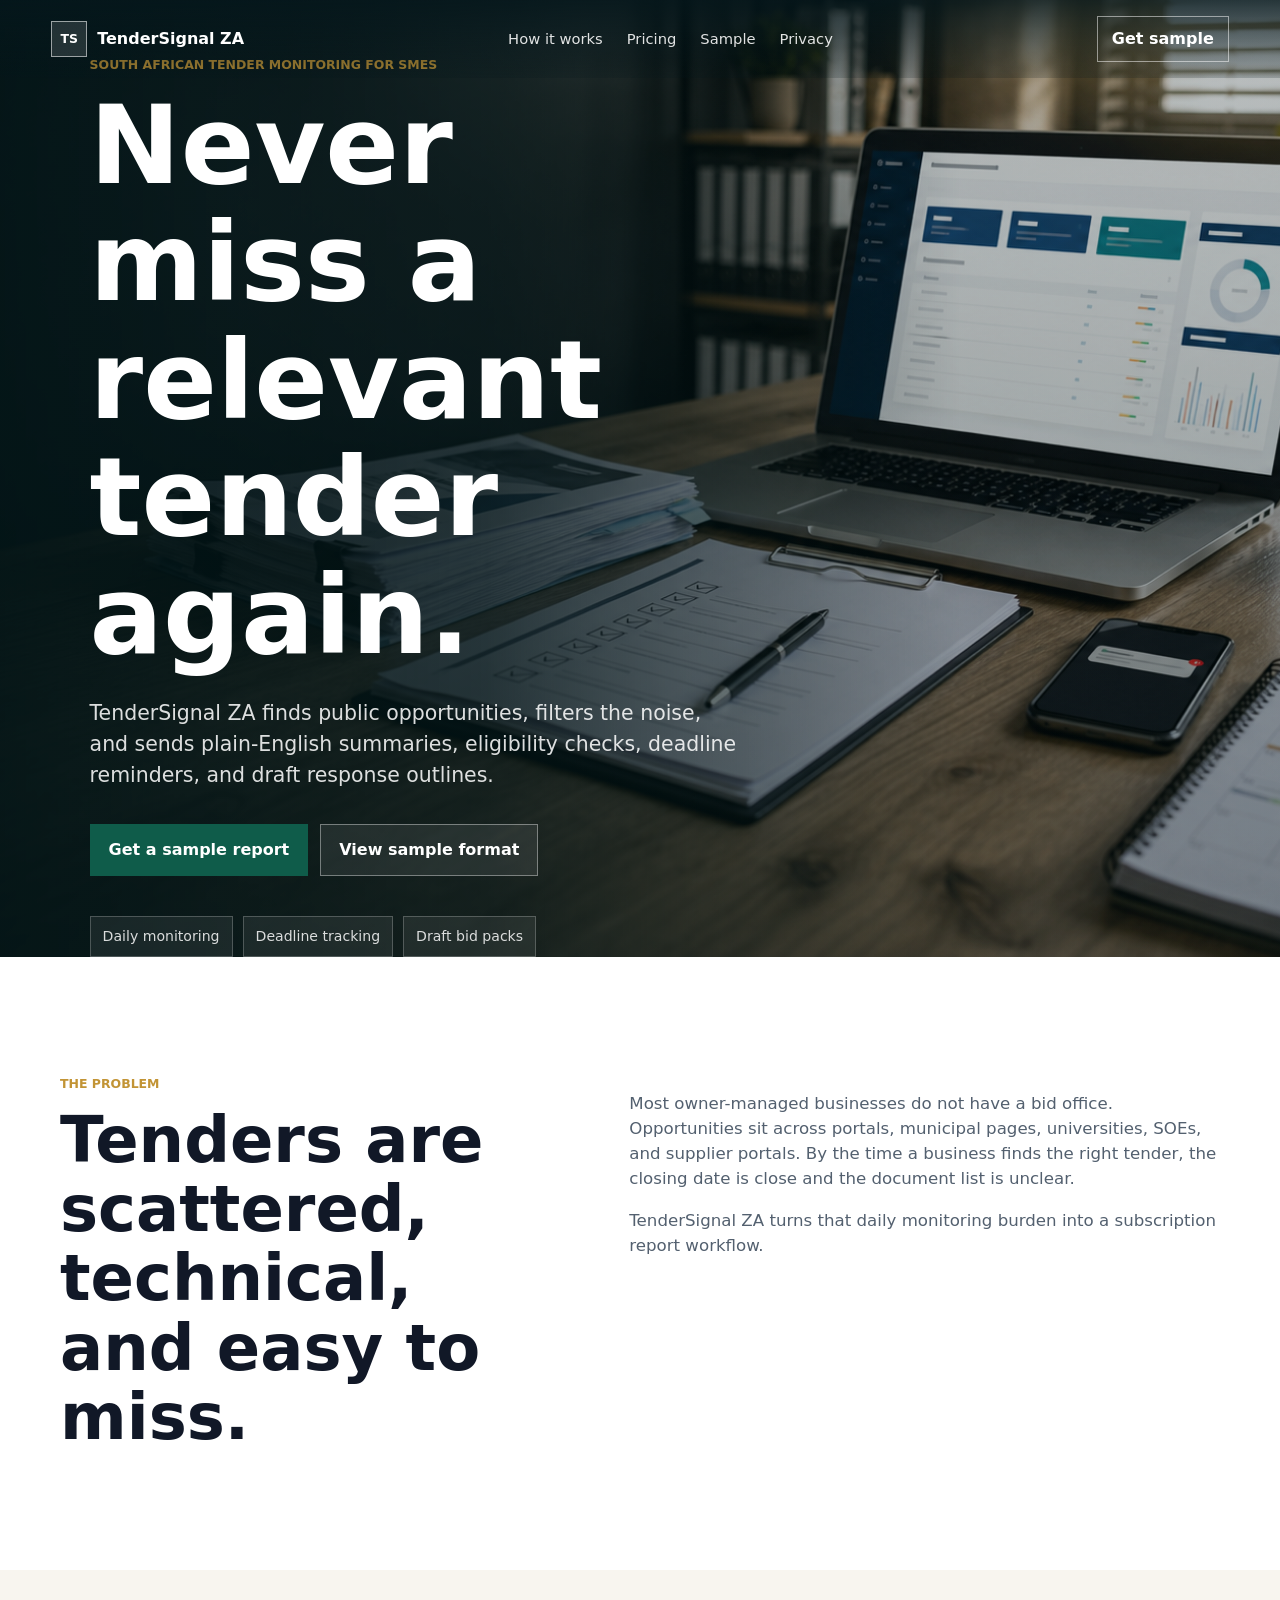
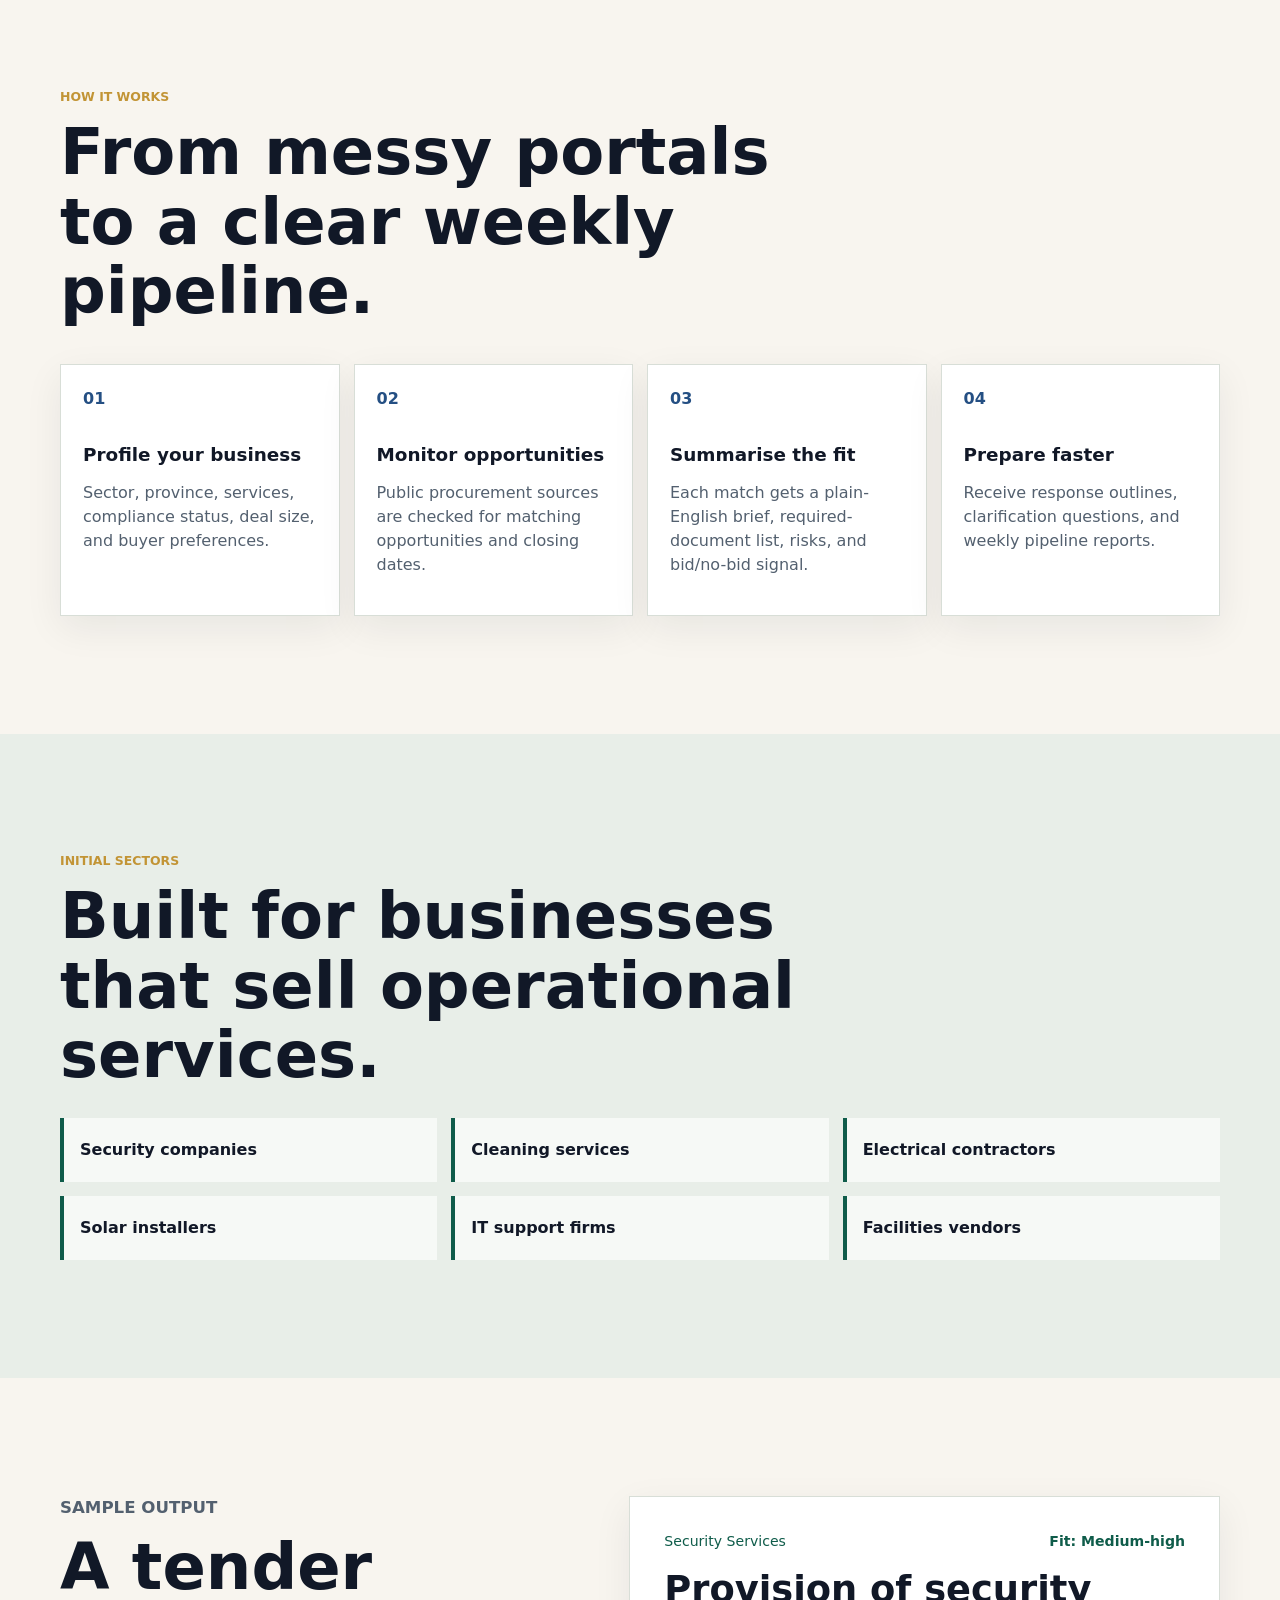
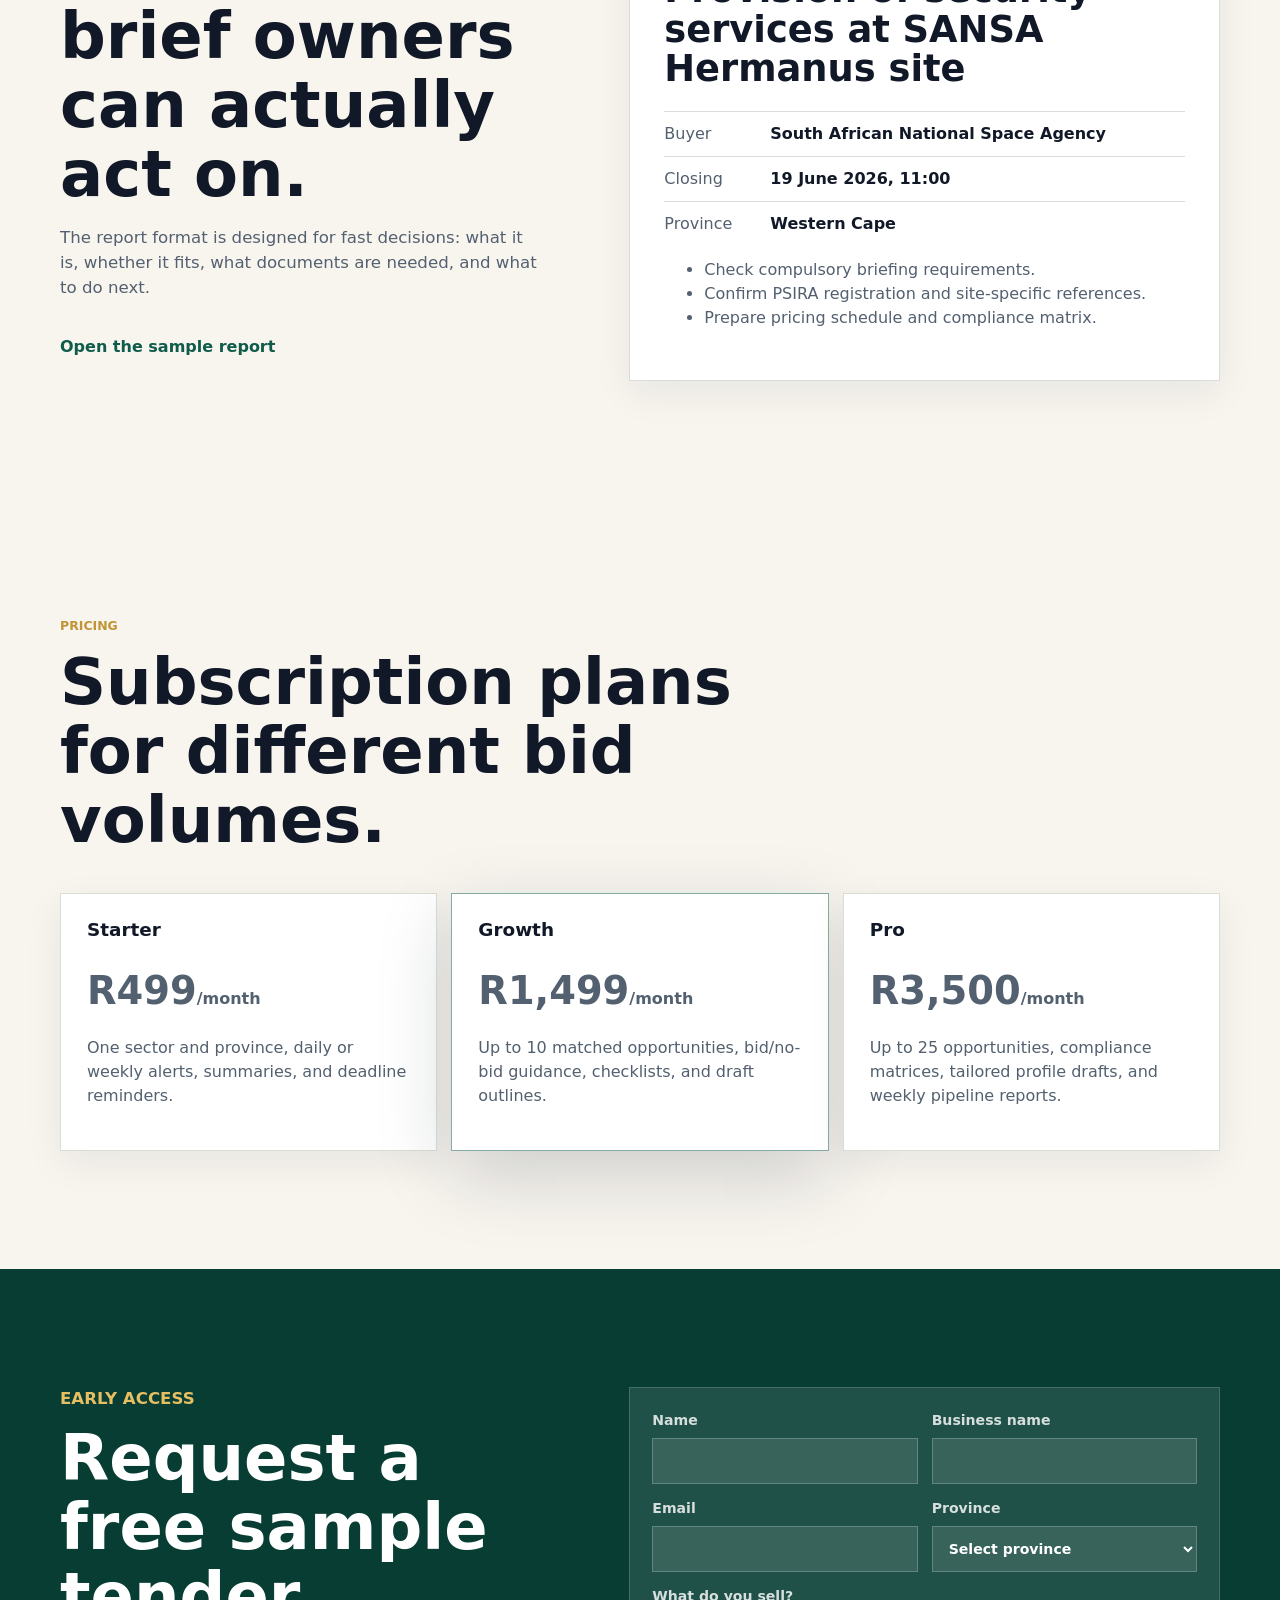
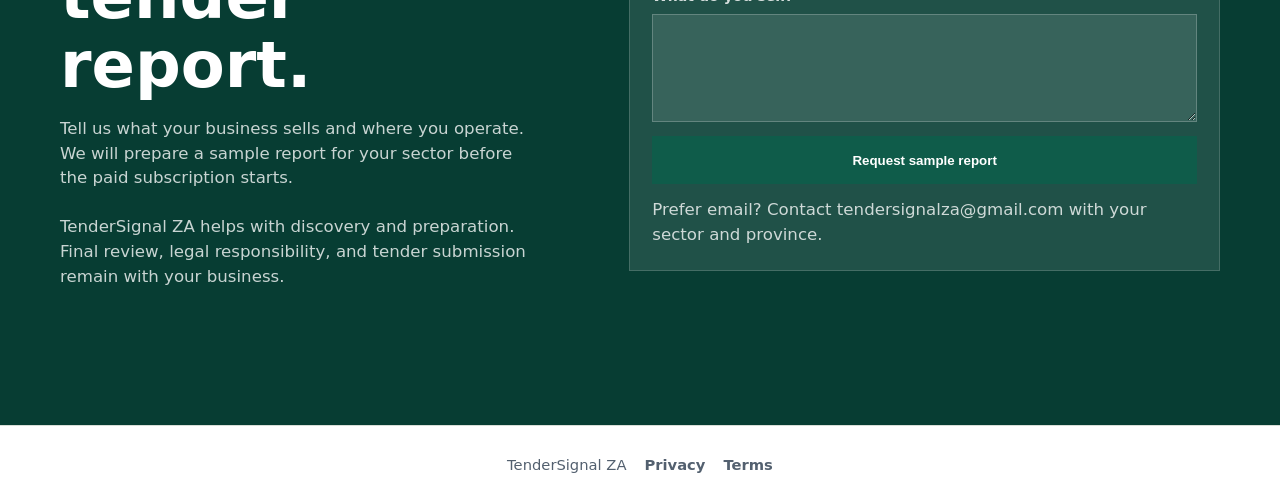
==== index.html @ 5fc0f4bb "Publish TenderSignal ZA site" ====
<!doctype html>
<html lang="en">
  <head>
    <meta charset="utf-8">
    <meta name="viewport" content="width=device-width, initial-scale=1">
    <title>TenderSignal ZA | South African Tender Monitoring for SMEs</title>
    <meta
      name="description"
      content="TenderSignal ZA monitors South African tender opportunities and sends SMEs plain-English summaries, document checklists, deadline reminders, and draft response outlines."
    >
    <link rel="stylesheet" href="./styles.css">
  </head>
  <body>
    <header class="topbar" aria-label="Primary">
      <a class="brand" href="#top" aria-label="TenderSignal ZA home">
        <span class="brand-mark">TS</span>
        <span>TenderSignal ZA</span>
      </a>
      <nav class="nav" aria-label="Main navigation">
        <a href="#how">How it works</a>
        <a href="#pricing">Pricing</a>
        <a href="#sample">Sample</a>
        <a href="./privacy.html">Privacy</a>
      </nav>
      <a class="nav-cta" href="#lead">Get sample</a>
    </header>

    <main id="top">
      <section class="hero">
        <img class="hero-image" src="./assets/hero-procurement.png" alt="Procurement workspace with laptop, tender documents, checklist, and calendar">
        <div class="hero-shade" aria-hidden="true"></div>
        <div class="hero-content">
          <p class="eyebrow">South African tender monitoring for SMEs</p>
          <h1>Never miss a relevant tender again.</h1>
          <p class="hero-copy">
            TenderSignal ZA finds public opportunities, filters the noise, and sends plain-English summaries,
            eligibility checks, deadline reminders, and draft response outlines.
          </p>
          <div class="hero-actions">
            <a class="button primary" href="#lead">Get a sample report</a>
            <a class="button secondary" href="#sample">View sample format</a>
          </div>
          <div class="hero-metrics" aria-label="Service highlights">
            <span>Daily monitoring</span>
            <span>Deadline tracking</span>
            <span>Draft bid packs</span>
          </div>
        </div>
      </section>

      <section class="band pain">
        <div class="section-inner two-col">
          <div>
            <p class="eyebrow">The problem</p>
            <h2>Tenders are scattered, technical, and easy to miss.</h2>
          </div>
          <div class="copy-stack">
            <p>
              Most owner-managed businesses do not have a bid office. Opportunities sit across portals,
              municipal pages, universities, SOEs, and supplier portals. By the time a business finds the
              right tender, the closing date is close and the document list is unclear.
            </p>
            <p>
              TenderSignal ZA turns that daily monitoring burden into a subscription report workflow.
            </p>
          </div>
        </div>
      </section>

      <section id="how" class="section">
        <div class="section-inner">
          <div class="section-heading">
            <p class="eyebrow">How it works</p>
            <h2>From messy portals to a clear weekly pipeline.</h2>
          </div>
          <div class="steps">
            <article>
              <span class="step-number">01</span>
              <h3>Profile your business</h3>
              <p>Sector, province, services, compliance status, deal size, and buyer preferences.</p>
            </article>
            <article>
              <span class="step-number">02</span>
              <h3>Monitor opportunities</h3>
              <p>Public procurement sources are checked for matching opportunities and closing dates.</p>
            </article>
            <article>
              <span class="step-number">03</span>
              <h3>Summarise the fit</h3>
              <p>Each match gets a plain-English brief, required-document list, risks, and bid/no-bid signal.</p>
            </article>
            <article>
              <span class="step-number">04</span>
              <h3>Prepare faster</h3>
              <p>Receive response outlines, clarification questions, and weekly pipeline reports.</p>
            </article>
          </div>
        </div>
      </section>

      <section class="band sectors">
        <div class="section-inner">
          <div class="section-heading compact">
            <p class="eyebrow">Initial sectors</p>
            <h2>Built for businesses that sell operational services.</h2>
          </div>
          <div class="sector-grid">
            <span>Security companies</span>
            <span>Cleaning services</span>
            <span>Electrical contractors</span>
            <span>Solar installers</span>
            <span>IT support firms</span>
            <span>Facilities vendors</span>
          </div>
        </div>
      </section>

      <section id="sample" class="section sample-section">
        <div class="section-inner two-col">
          <div>
            <p class="eyebrow">Sample output</p>
            <h2>A tender brief owners can actually act on.</h2>
            <p>
              The report format is designed for fast decisions: what it is, whether it fits,
              what documents are needed, and what to do next.
            </p>
            <a class="text-link" href="./sample-report.html">Open the sample report</a>
          </div>
          <article class="report-preview" aria-label="Sample report preview">
            <div class="report-topline">
              <span>Security Services</span>
              <strong>Fit: Medium-high</strong>
            </div>
            <h3>Provision of security services at SANSA Hermanus site</h3>
            <dl>
              <div><dt>Buyer</dt><dd>South African National Space Agency</dd></div>
              <div><dt>Closing</dt><dd>19 June 2026, 11:00</dd></div>
              <div><dt>Province</dt><dd>Western Cape</dd></div>
            </dl>
            <ul>
              <li>Check compulsory briefing requirements.</li>
              <li>Confirm PSIRA registration and site-specific references.</li>
              <li>Prepare pricing schedule and compliance matrix.</li>
            </ul>
          </article>
        </div>
      </section>

      <section id="pricing" class="section pricing-section">
        <div class="section-inner">
          <div class="section-heading">
            <p class="eyebrow">Pricing</p>
            <h2>Subscription plans for different bid volumes.</h2>
          </div>
          <div class="pricing-grid">
            <article class="price-card">
              <h3>Starter</h3>
              <p class="price">R499<span>/month</span></p>
              <p>One sector and province, daily or weekly alerts, summaries, and deadline reminders.</p>
            </article>
            <article class="price-card featured">
              <h3>Growth</h3>
              <p class="price">R1,499<span>/month</span></p>
              <p>Up to 10 matched opportunities, bid/no-bid guidance, checklists, and draft outlines.</p>
            </article>
            <article class="price-card">
              <h3>Pro</h3>
              <p class="price">R3,500<span>/month</span></p>
              <p>Up to 25 opportunities, compliance matrices, tailored profile drafts, and weekly pipeline reports.</p>
            </article>
          </div>
        </div>
      </section>

      <section id="lead" class="lead-section">
        <div class="section-inner lead-layout">
          <div>
            <p class="eyebrow">Early access</p>
            <h2>Request a free sample tender report.</h2>
            <p>
              Tell us what your business sells and where you operate. We will prepare a sample report
              for your sector before the paid subscription starts.
            </p>
            <p class="fine-print">
              TenderSignal ZA helps with discovery and preparation. Final review, legal responsibility,
              and tender submission remain with your business.
            </p>
          </div>
          <form class="lead-form" action="mailto:tendersignalza@gmail.com" method="post" enctype="text/plain">
            <label>
              Name
              <input name="name" autocomplete="name" required>
            </label>
            <label>
              Business name
              <input name="business" autocomplete="organization" required>
            </label>
            <label>
              Email
              <input name="email" type="email" autocomplete="email" required>
            </label>
            <label>
              Province
              <select name="province" required>
                <option value="">Select province</option>
                <option>Gauteng</option>
                <option>Western Cape</option>
                <option>KwaZulu-Natal</option>
                <option>Eastern Cape</option>
                <option>Free State</option>
                <option>Limpopo</option>
                <option>Mpumalanga</option>
                <option>North West</option>
                <option>Northern Cape</option>
              </select>
            </label>
            <label class="full">
              What do you sell?
              <textarea name="services" rows="4" required></textarea>
            </label>
            <button class="button primary full" type="submit">Request sample report</button>
            <p class="form-note">
              Prefer email? Contact tendersignalza@gmail.com with your sector and province.
            </p>
          </form>
        </div>
      </section>
    </main>
    <footer class="footer">
      <span>TenderSignal ZA</span>
      <a href="./privacy.html">Privacy</a>
      <a href="./terms.html">Terms</a>
    </footer>
  </body>
</html>
---- styles.css ----
:root {
  --ink: #111827;
  --muted: #53606f;
  --paper: #f8f5ef;
  --surface: #ffffff;
  --line: #d8ded7;
  --green: #0f5c4a;
  --green-dark: #073d33;
  --gold: #c29435;
  --blue: #244f83;
  --shadow: 0 24px 70px rgba(18, 28, 45, 0.18);
}

* {
  box-sizing: border-box;
}

html {
  scroll-behavior: smooth;
}

body {
  margin: 0;
  color: var(--ink);
  background: var(--paper);
  font-family: Inter, ui-sans-serif, system-ui, -apple-system, BlinkMacSystemFont, "Segoe UI", sans-serif;
  line-height: 1.5;
}

a {
  color: inherit;
}

.topbar {
  position: fixed;
  z-index: 10;
  top: 0;
  left: 0;
  right: 0;
  display: flex;
  align-items: center;
  justify-content: space-between;
  gap: 24px;
  padding: 16px clamp(18px, 4vw, 56px);
  color: #ffffff;
  background: linear-gradient(180deg, rgba(5, 23, 28, 0.82), rgba(5, 23, 28, 0.18));
}

.brand,
.nav,
.hero-actions,
.hero-metrics,
.report-topline {
  display: flex;
  align-items: center;
}

.brand {
  gap: 10px;
  text-decoration: none;
  font-weight: 750;
}

.brand-mark {
  display: inline-grid;
  width: 36px;
  height: 36px;
  place-items: center;
  border: 1px solid rgba(255, 255, 255, 0.55);
  background: rgba(255, 255, 255, 0.12);
  font-size: 0.78rem;
}

.nav {
  gap: 24px;
  font-size: 0.92rem;
}

.nav a,
.nav-cta,
.text-link {
  text-decoration: none;
}

.nav a {
  opacity: 0.88;
}

.nav-cta {
  border: 1px solid rgba(255, 255, 255, 0.5);
  padding: 10px 14px;
  font-weight: 700;
}

.hero {
  position: relative;
  min-height: 92vh;
  display: grid;
  align-items: center;
  overflow: hidden;
  color: #ffffff;
}

.hero-image,
.hero-shade {
  position: absolute;
  inset: 0;
  width: 100%;
  height: 100%;
}

.hero-image {
  object-fit: cover;
}

.hero-shade {
  background:
    linear-gradient(90deg, rgba(2, 20, 22, 0.92) 0%, rgba(2, 20, 22, 0.74) 38%, rgba(2, 20, 22, 0.12) 75%),
    linear-gradient(0deg, rgba(2, 20, 22, 0.38), rgba(2, 20, 22, 0.16));
}

.hero-content {
  position: relative;
  width: min(740px, calc(100% - 36px));
  margin-left: clamp(18px, 7vw, 92px);
  padding-top: 56px;
}

.eyebrow {
  margin: 0 0 12px;
  color: var(--gold);
  font-size: 0.78rem;
  font-weight: 780;
  letter-spacing: 0;
  text-transform: uppercase;
}

h1,
h2,
h3,
p {
  overflow-wrap: anywhere;
}

h1,
h2,
h3 {
  margin: 0;
  line-height: 1.08;
}

h1 {
  max-width: 680px;
  font-size: clamp(3.1rem, 8.5vw, 6.9rem);
}

h2 {
  font-size: clamp(2rem, 5vw, 4.1rem);
}

h3 {
  font-size: 1.15rem;
}

.hero-copy {
  max-width: 650px;
  margin: 24px 0 0;
  color: rgba(255, 255, 255, 0.86);
  font-size: clamp(1.03rem, 2vw, 1.28rem);
}

.hero-actions {
  flex-wrap: wrap;
  gap: 12px;
  margin-top: 34px;
}

.button {
  display: inline-flex;
  min-height: 48px;
  align-items: center;
  justify-content: center;
  padding: 13px 18px;
  border: 1px solid transparent;
  font-weight: 780;
  text-decoration: none;
}

.button.primary {
  color: #ffffff;
  background: var(--green);
}

.button.secondary {
  color: #ffffff;
  border-color: rgba(255, 255, 255, 0.38);
  background: rgba(255, 255, 255, 0.08);
}

.hero-metrics {
  flex-wrap: wrap;
  gap: 10px;
  margin-top: 40px;
}

.hero-metrics span {
  border: 1px solid rgba(255, 255, 255, 0.22);
  padding: 9px 12px;
  color: rgba(255, 255, 255, 0.84);
  background: rgba(255, 255, 255, 0.07);
  font-size: 0.88rem;
}

.section,
.band,
.lead-section {
  padding: clamp(64px, 10vw, 118px) clamp(18px, 4vw, 56px);
}

.section-inner {
  width: min(1160px, 100%);
  margin: 0 auto;
}

.band {
  background: var(--surface);
}

.two-col,
.lead-layout {
  display: grid;
  grid-template-columns: minmax(0, 0.9fr) minmax(0, 1.1fr);
  gap: clamp(34px, 7vw, 86px);
  align-items: start;
}

.copy-stack p,
.sample-section p,
.lead-section p {
  color: var(--muted);
  font-size: 1.04rem;
}

.section-heading {
  max-width: 780px;
  margin-bottom: 38px;
}

.section-heading.compact {
  margin-bottom: 28px;
}

.steps,
.pricing-grid,
.sector-grid {
  display: grid;
  gap: 14px;
}

.steps {
  grid-template-columns: repeat(4, minmax(0, 1fr));
}

.steps article,
.price-card,
.report-preview {
  border: 1px solid var(--line);
  background: var(--surface);
  box-shadow: 0 12px 36px rgba(20, 34, 48, 0.07);
}

.steps article {
  min-height: 220px;
  padding: 22px;
}

.step-number {
  display: block;
  margin-bottom: 34px;
  color: var(--blue);
  font-weight: 850;
}

.steps p,
.price-card p,
.report-preview li {
  color: var(--muted);
}

.sectors {
  background: #e8eee8;
}

.sector-grid {
  grid-template-columns: repeat(3, minmax(0, 1fr));
}

.sector-grid span {
  min-height: 64px;
  display: flex;
  align-items: center;
  border-left: 4px solid var(--green);
  padding: 16px;
  background: rgba(255, 255, 255, 0.64);
  font-weight: 750;
}

.text-link {
  display: inline-block;
  margin-top: 18px;
  color: var(--green);
  font-weight: 800;
}

.report-preview {
  padding: clamp(22px, 4vw, 34px);
}

.report-topline {
  justify-content: space-between;
  gap: 12px;
  margin-bottom: 18px;
  color: var(--green);
  font-size: 0.88rem;
}

.report-preview h3 {
  font-size: clamp(1.4rem, 3vw, 2.3rem);
  margin-bottom: 22px;
}

dl {
  display: grid;
  gap: 10px;
  margin: 0 0 22px;
}

dl div {
  display: grid;
  grid-template-columns: 90px 1fr;
  gap: 16px;
  border-top: 1px solid var(--line);
  padding-top: 10px;
}

dt {
  color: var(--muted);
}

dd {
  margin: 0;
  font-weight: 720;
}

.pricing-grid {
  grid-template-columns: repeat(3, minmax(0, 1fr));
}

.price-card {
  padding: 26px;
}

.price-card.featured {
  border-color: rgba(15, 92, 74, 0.5);
  box-shadow: var(--shadow);
}

.price {
  margin: 22px 0 10px;
  color: var(--green-dark);
  font-size: 2.4rem;
  font-weight: 850;
}

.price span {
  color: var(--muted);
  font-size: 1rem;
  font-weight: 650;
}

.lead-section {
  background: var(--green-dark);
  color: #ffffff;
}

.lead-section .eyebrow {
  color: #e6bf63;
}

.lead-section p {
  color: rgba(255, 255, 255, 0.78);
}

.fine-print {
  margin-top: 24px;
  font-size: 0.92rem;
}

.lead-form {
  display: grid;
  grid-template-columns: repeat(2, minmax(0, 1fr));
  gap: 14px;
  padding: 22px;
  background: rgba(255, 255, 255, 0.1);
  border: 1px solid rgba(255, 255, 255, 0.16);
}

.form-note {
  grid-column: 1 / -1;
  margin: 0;
  font-size: 0.9rem;
}

.footer {
  display: flex;
  flex-wrap: wrap;
  gap: 18px;
  justify-content: center;
  padding: 28px 18px;
  color: var(--muted);
  background: #ffffff;
  border-top: 1px solid var(--line);
  font-size: 0.92rem;
}

.footer a {
  text-decoration: none;
  font-weight: 720;
}

.legal-page {
  padding: clamp(36px, 8vw, 86px) 18px;
}

.legal-doc {
  width: min(860px, 100%);
  margin: 0 auto;
  padding: clamp(26px, 5vw, 52px);
  background: #ffffff;
  border: 1px solid var(--line);
}

.legal-doc h1 {
  color: var(--green-dark);
  font-size: clamp(2.4rem, 6vw, 4.2rem);
}

.legal-doc h2 {
  margin-top: 34px;
  font-size: clamp(1.4rem, 3vw, 2rem);
}

.legal-doc p {
  color: var(--muted);
  font-size: 1.02rem;
}

label {
  display: grid;
  gap: 7px;
  color: rgba(255, 255, 255, 0.82);
  font-size: 0.88rem;
  font-weight: 720;
}

input,
select,
textarea {
  width: 100%;
  min-height: 46px;
  border: 1px solid rgba(255, 255, 255, 0.22);
  padding: 11px 12px;
  color: #ffffff;
  background: rgba(255, 255, 255, 0.1);
  border-radius: 0;
  font: inherit;
}

textarea {
  resize: vertical;
}

select option {
  color: var(--ink);
}

.full {
  grid-column: 1 / -1;
}

@media (max-width: 900px) {
  .nav {
    display: none;
  }

  .hero {
    min-height: 88vh;
  }

  .hero-content {
    margin: 0 auto;
    padding-top: 72px;
  }

  .hero-shade {
    background:
      linear-gradient(90deg, rgba(2, 20, 22, 0.88), rgba(2, 20, 22, 0.58)),
      linear-gradient(0deg, rgba(2, 20, 22, 0.46), rgba(2, 20, 22, 0.16));
  }

  .two-col,
  .lead-layout,
  .steps,
  .pricing-grid,
  .sector-grid {
    grid-template-columns: 1fr;
  }
}

@media (max-width: 620px) {
  .topbar {
    gap: 12px;
  }

  .brand span:last-child {
    display: none;
  }

  .nav-cta {
    padding: 9px 11px;
  }

  h1 {
    font-size: 3rem;
  }

  .lead-form {
    grid-template-columns: 1fr;
    padding: 16px;
  }
}
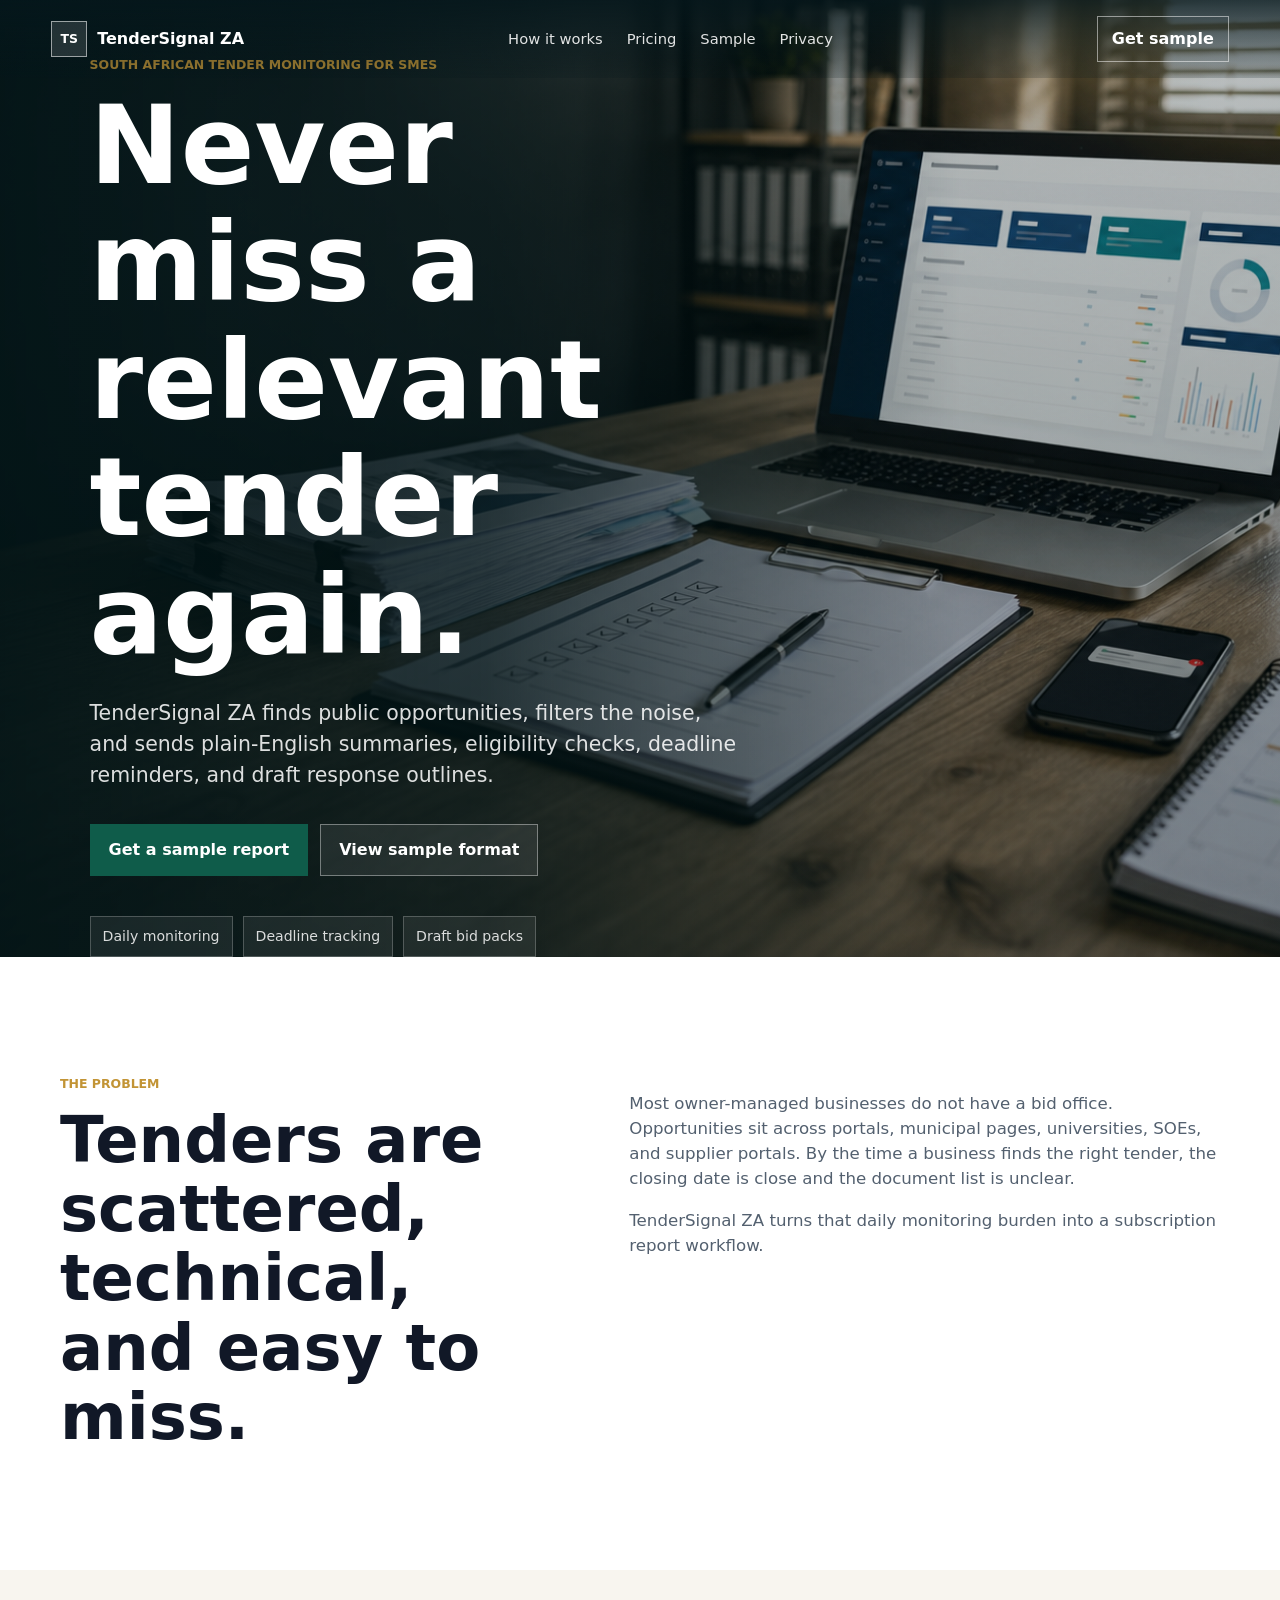
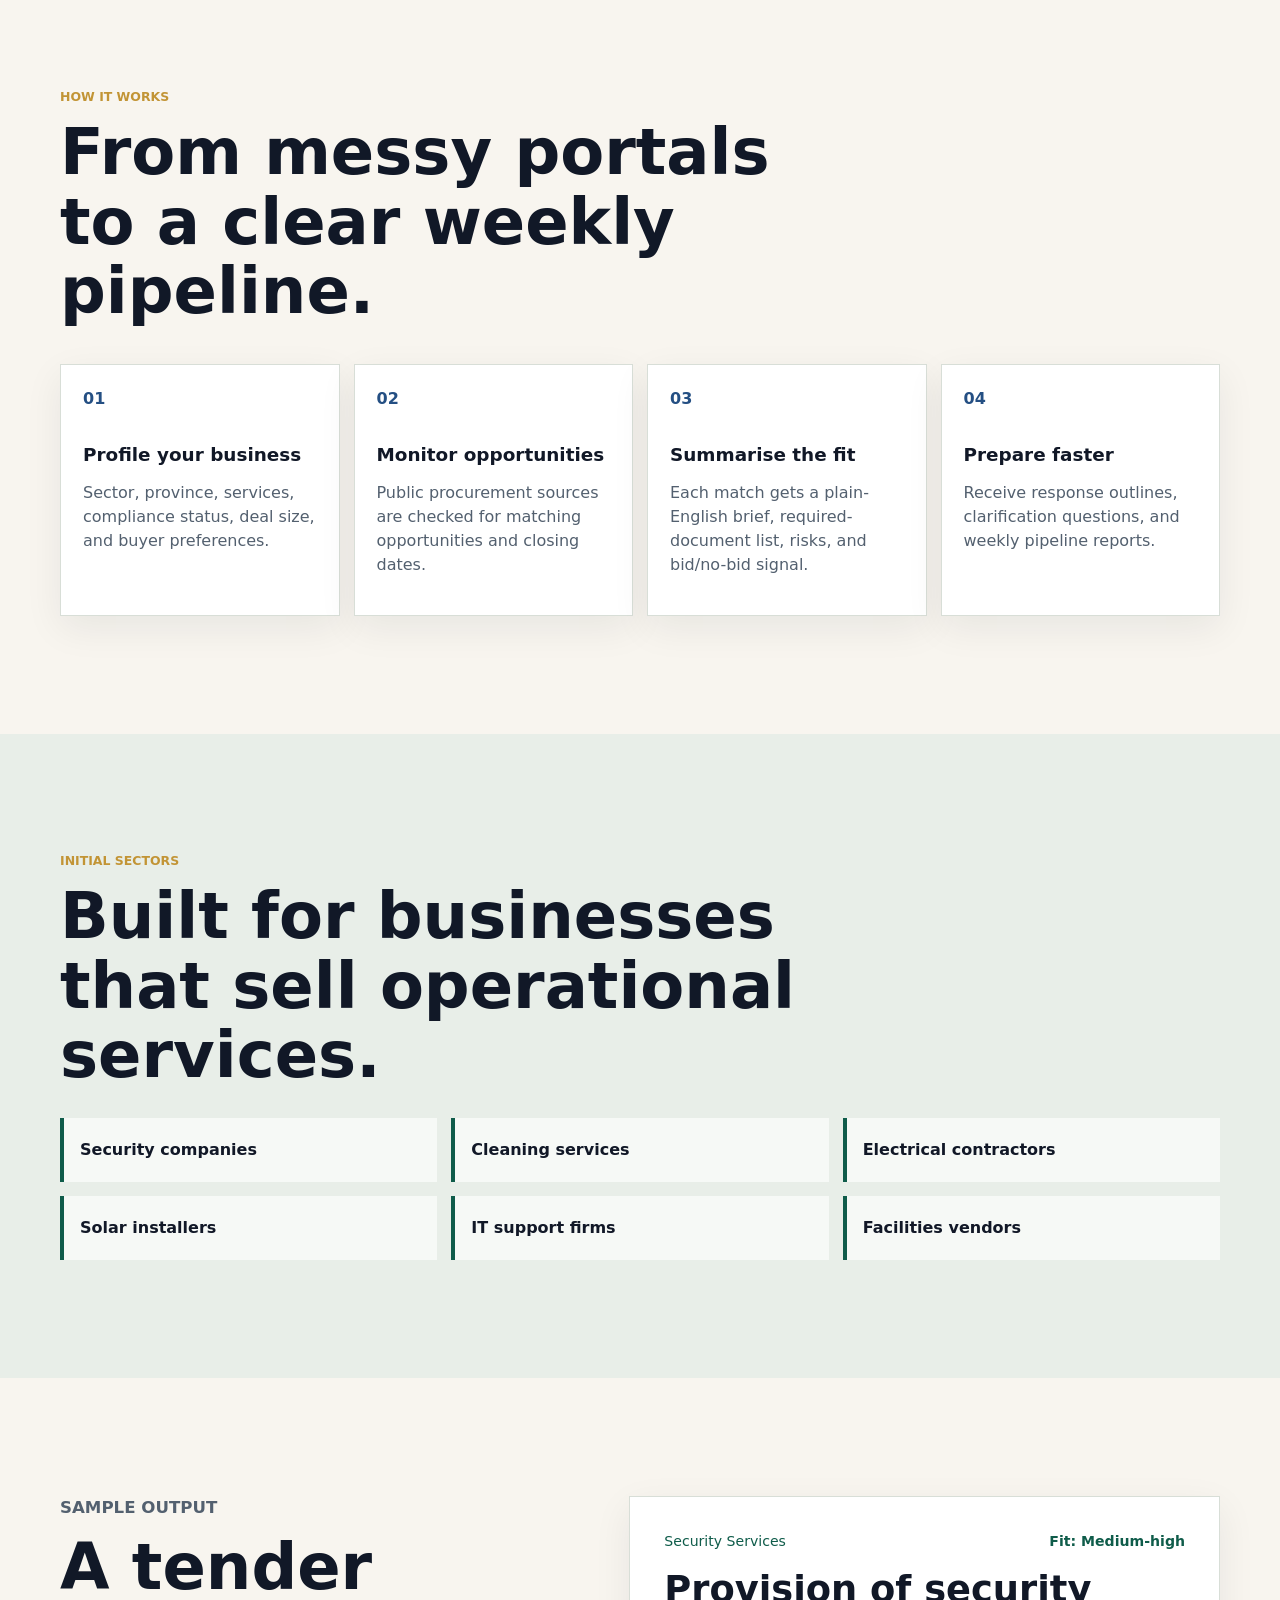
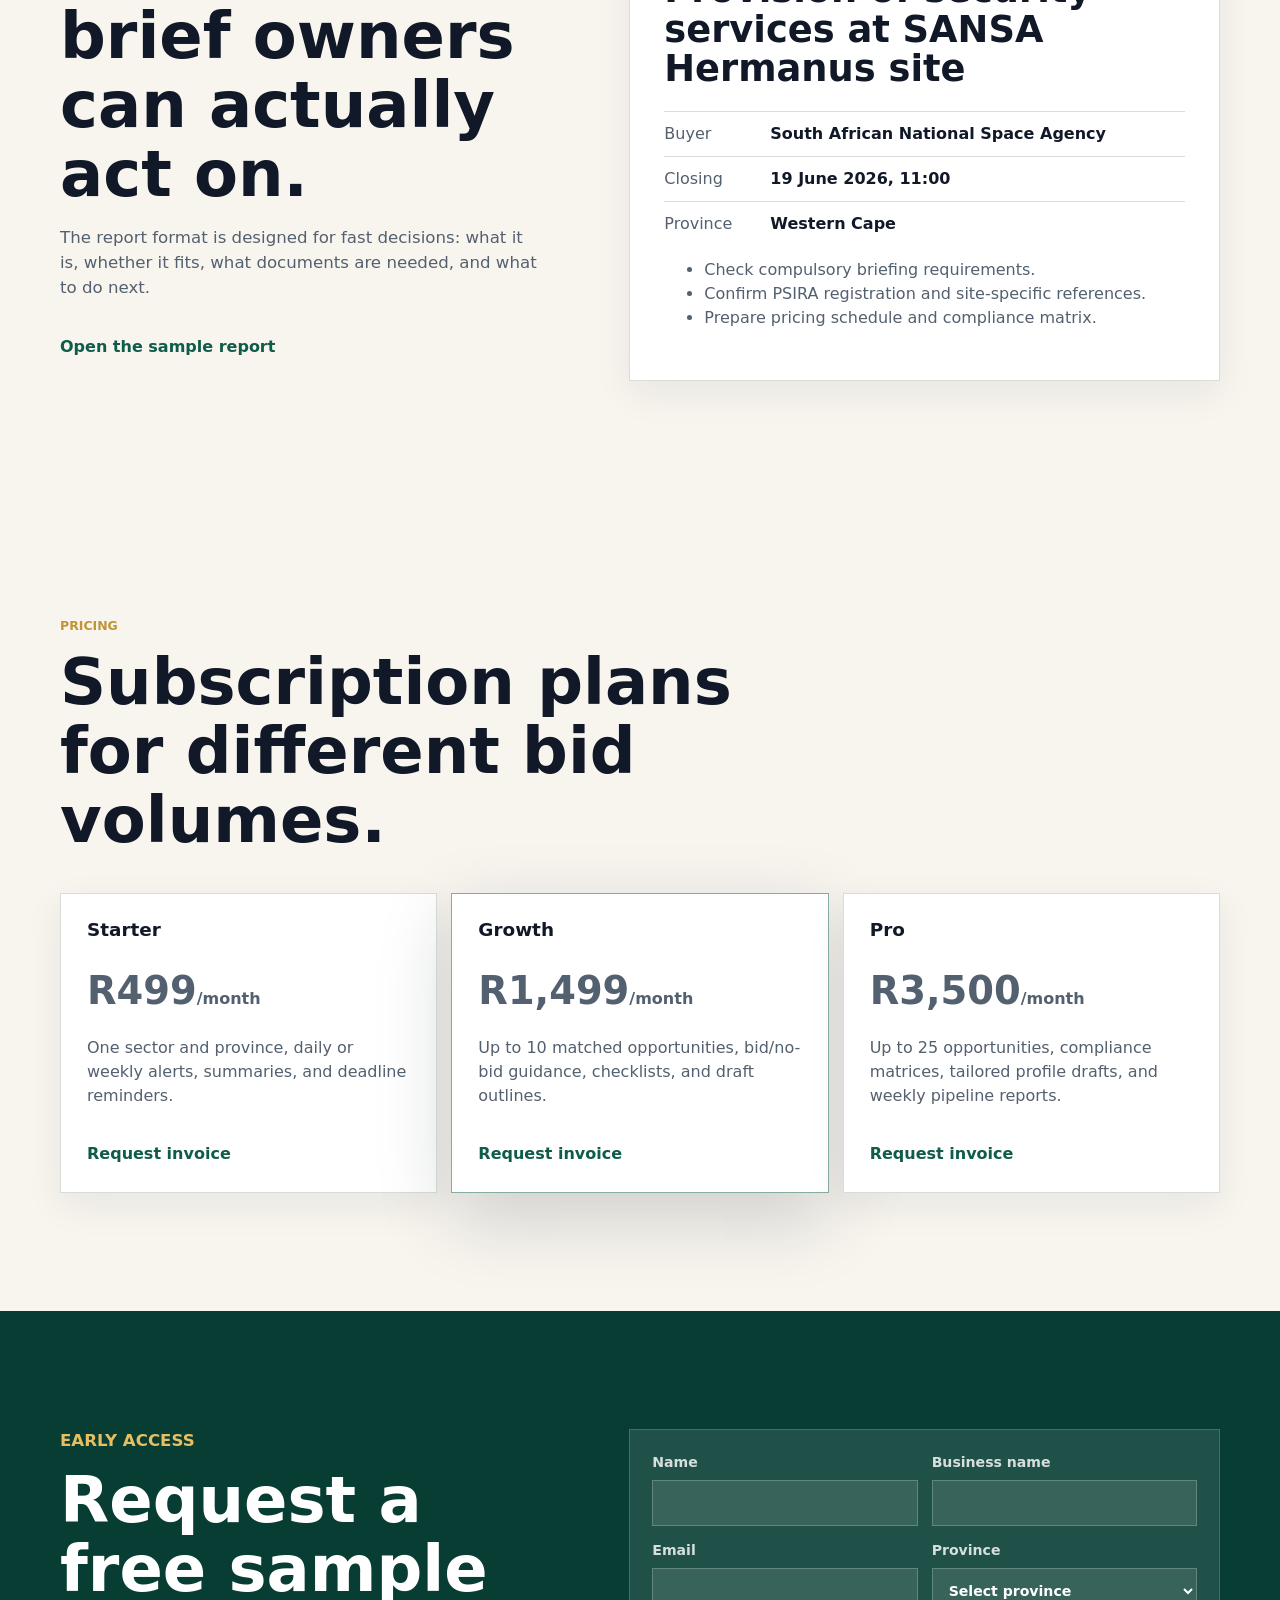
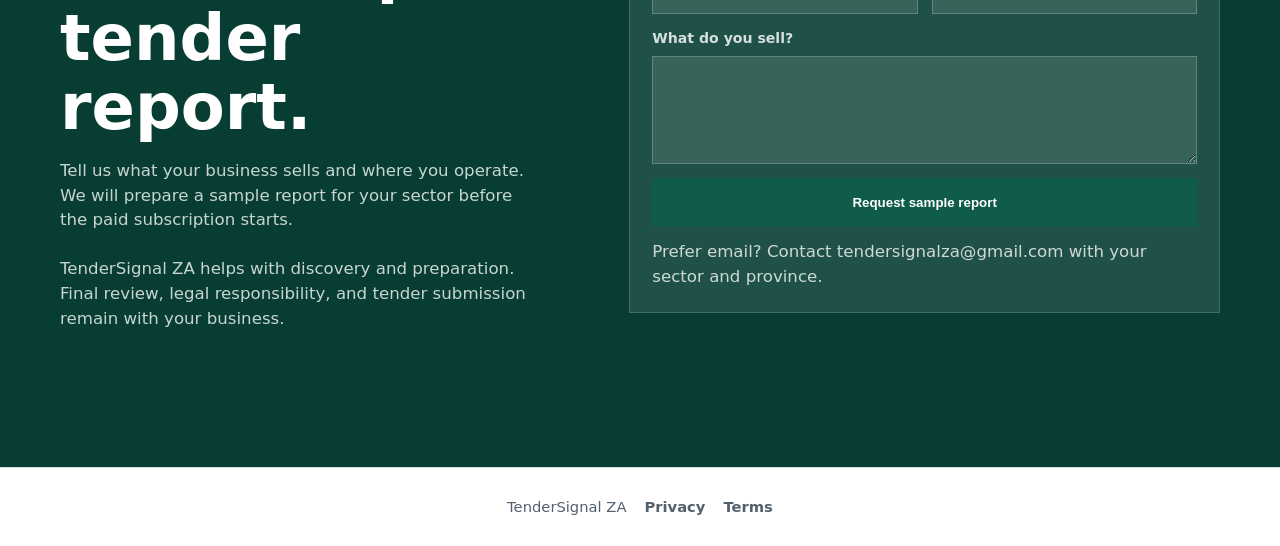
==== commit edca1ef3: "Add invoice request CTAs" ====
--- a/index.html
+++ b/index.html
@@ -157,16 +157,19 @@
               <h3>Starter</h3>
               <p class="price">R499<span>/month</span></p>
               <p>One sector and province, daily or weekly alerts, summaries, and deadline reminders.</p>
+              <a class="text-link" href="mailto:tendersignalza@gmail.com?subject=Starter%20plan%20invoice%20request">Request invoice</a>
             </article>
             <article class="price-card featured">
               <h3>Growth</h3>
               <p class="price">R1,499<span>/month</span></p>
               <p>Up to 10 matched opportunities, bid/no-bid guidance, checklists, and draft outlines.</p>
+              <a class="text-link" href="mailto:tendersignalza@gmail.com?subject=Growth%20plan%20invoice%20request">Request invoice</a>
             </article>
             <article class="price-card">
               <h3>Pro</h3>
               <p class="price">R3,500<span>/month</span></p>
               <p>Up to 25 opportunities, compliance matrices, tailored profile drafts, and weekly pipeline reports.</p>
+              <a class="text-link" href="mailto:tendersignalza@gmail.com?subject=Pro%20plan%20invoice%20request">Request invoice</a>
             </article>
           </div>
         </div>
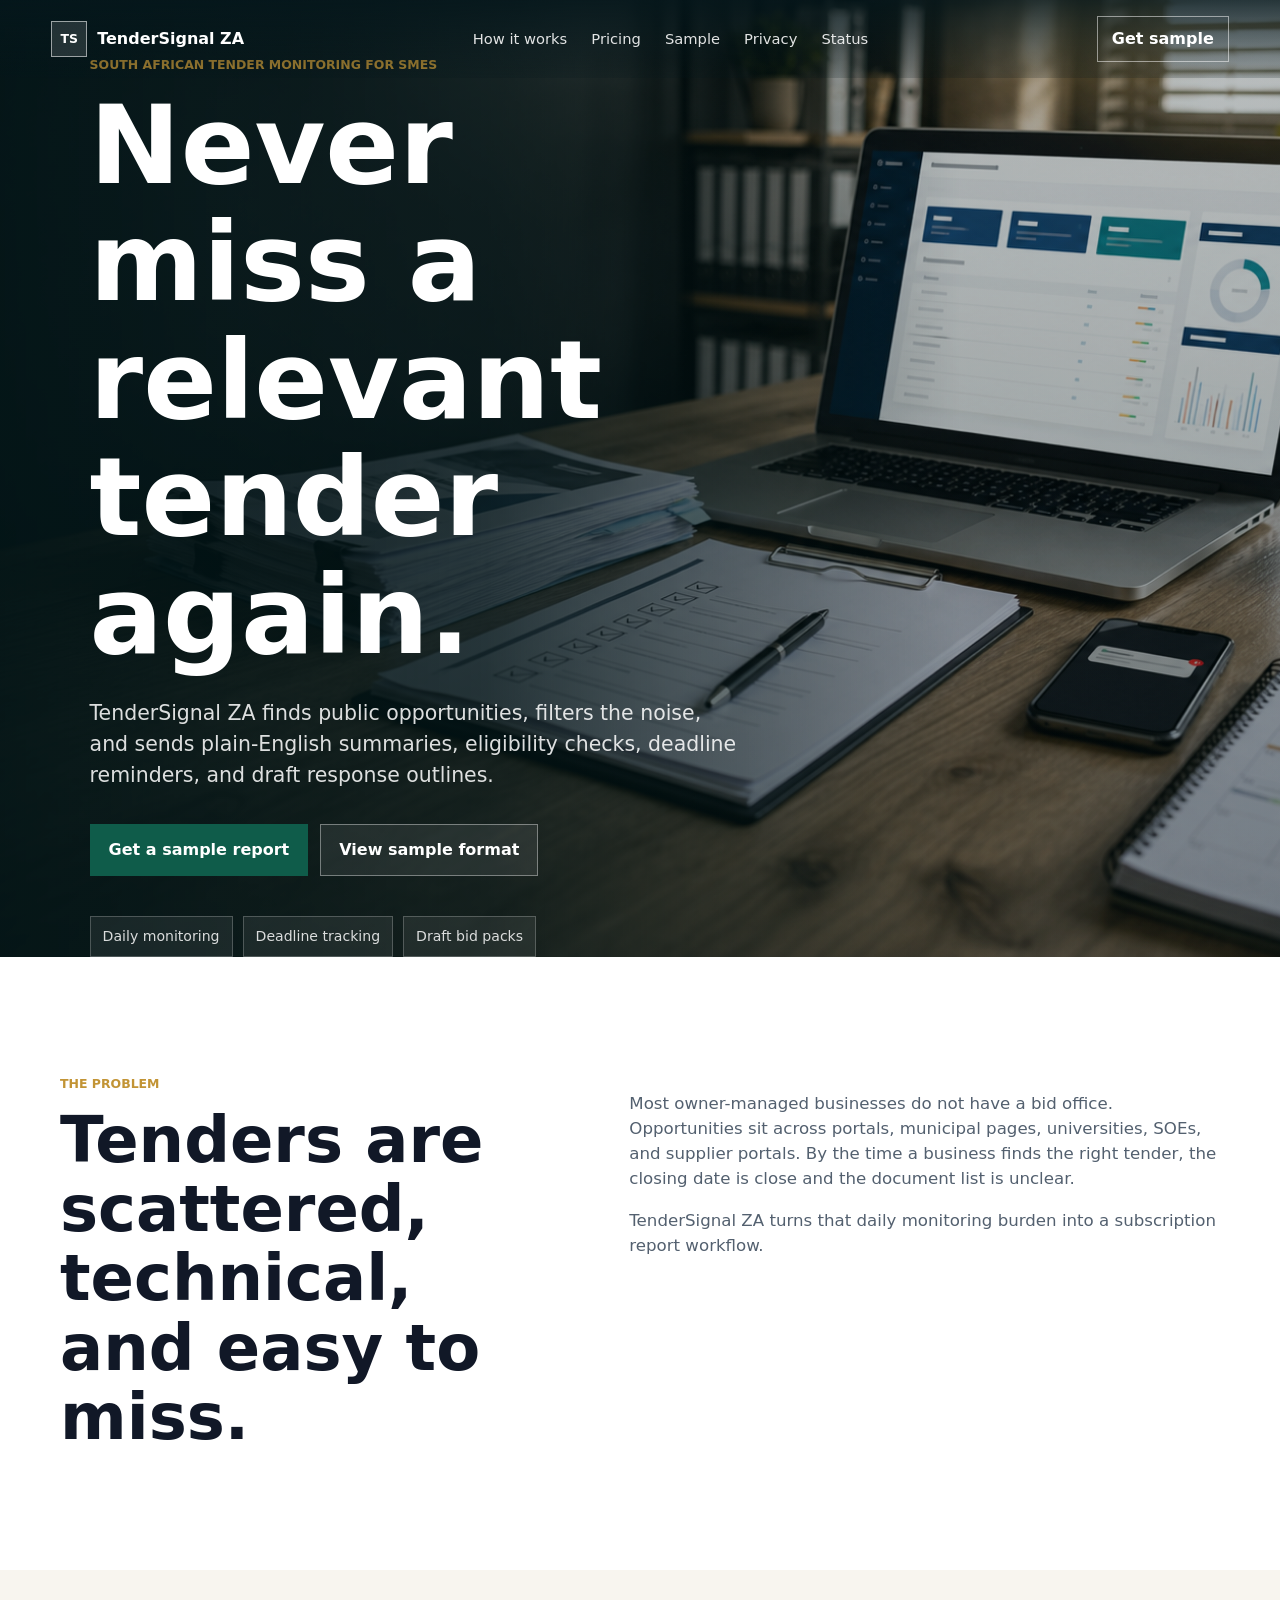
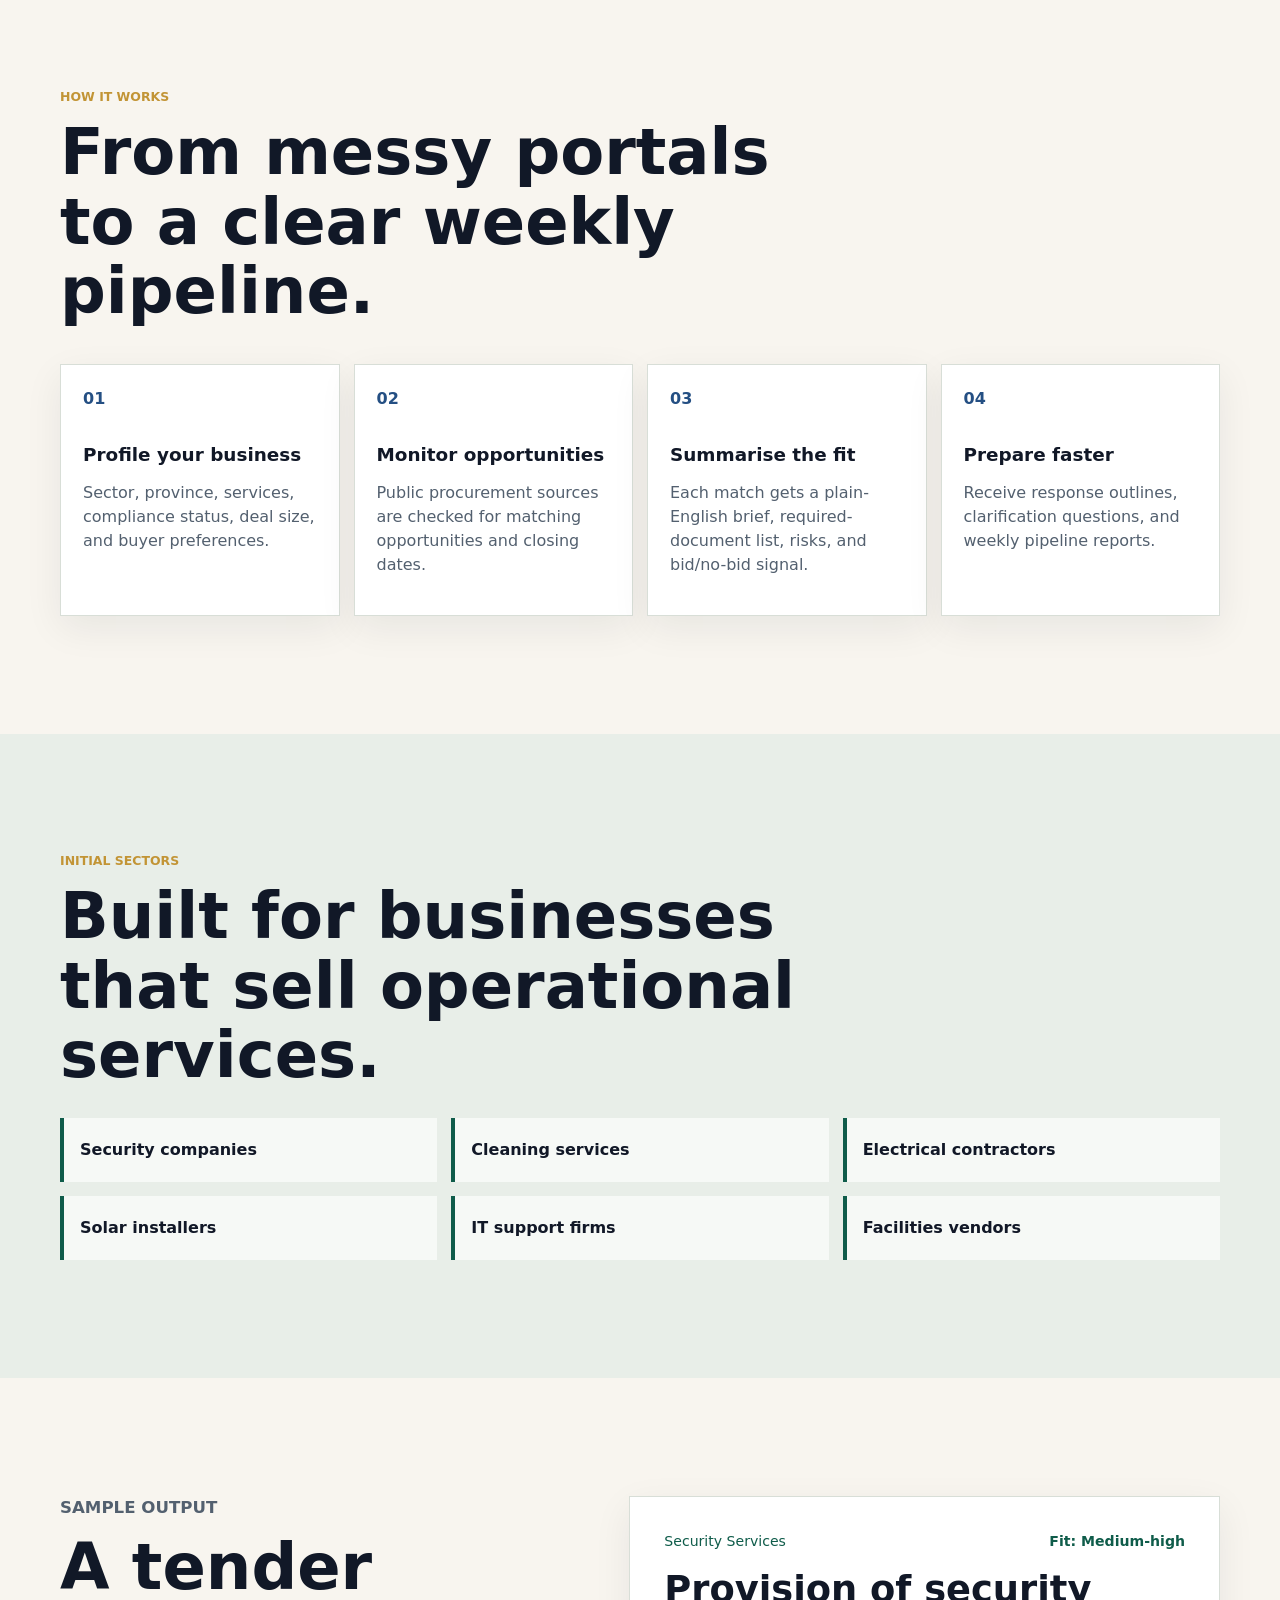
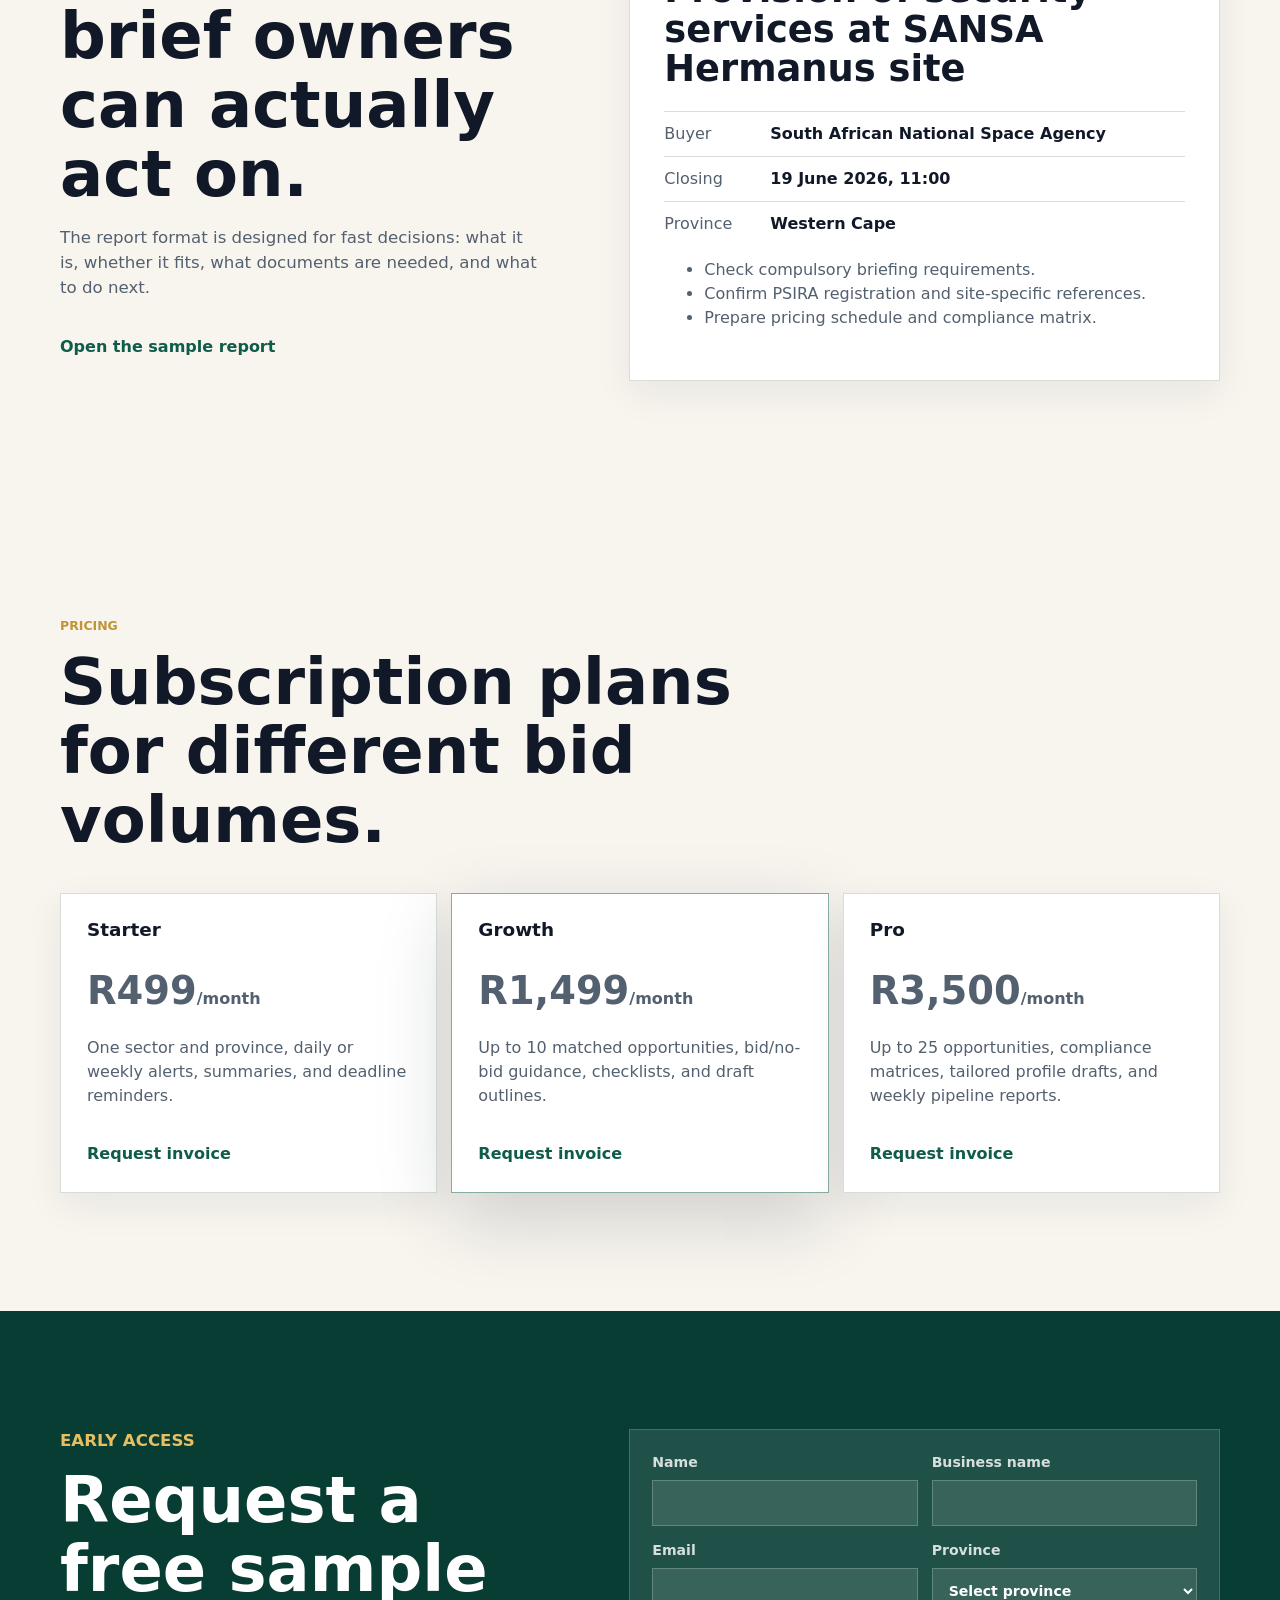
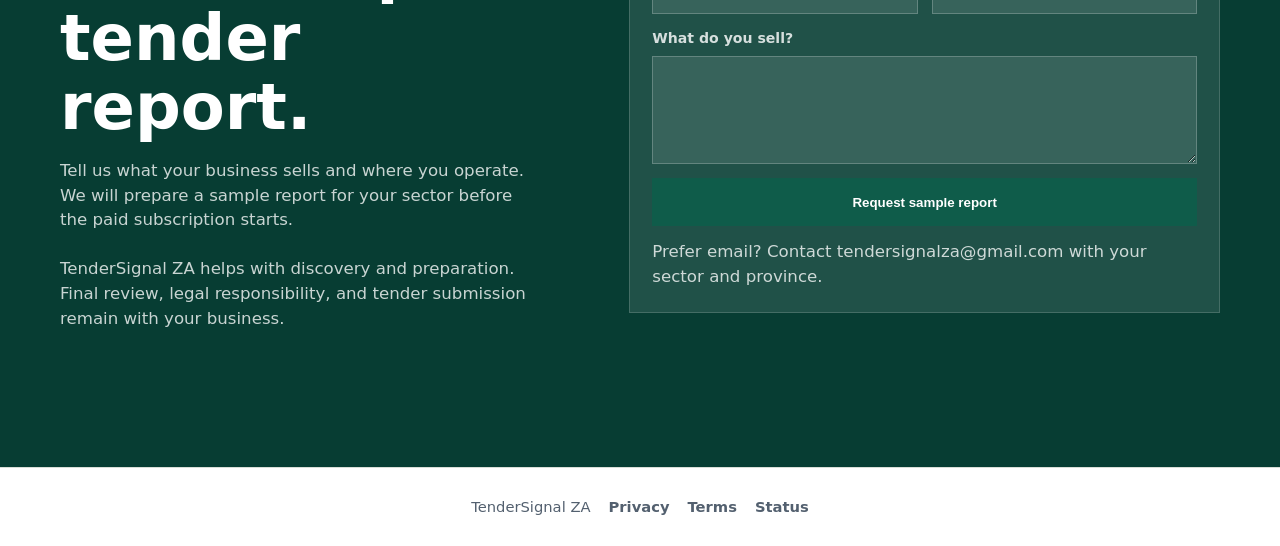
==== commit 7544bc2f: "Add operating status page" ====
--- a/index.html
+++ b/index.html
@@ -21,6 +21,7 @@
         <a href="#pricing">Pricing</a>
         <a href="#sample">Sample</a>
         <a href="./privacy.html">Privacy</a>
+        <a href="./status.html">Status</a>
       </nav>
       <a class="nav-cta" href="#lead">Get sample</a>
     </header>
@@ -233,6 +234,7 @@
       <span>TenderSignal ZA</span>
       <a href="./privacy.html">Privacy</a>
       <a href="./terms.html">Terms</a>
+      <a href="./status.html">Status</a>
     </footer>
   </body>
 </html>
--- a/styles.css
+++ b/styles.css
@@ -411,6 +411,10 @@
   font-size: 0.9rem;
 }
 
+.hidden-field {
+  display: none;
+}
+
 .footer {
   display: flex;
   flex-wrap: wrap;
@@ -453,6 +457,43 @@
 .legal-doc p {
   color: var(--muted);
   font-size: 1.02rem;
+}
+
+.status-grid {
+  display: grid;
+  grid-template-columns: repeat(4, minmax(0, 1fr));
+  gap: 12px;
+  margin: 28px 0;
+}
+
+.status-grid div {
+  padding: 18px;
+  border: 1px solid var(--line);
+  background: var(--paper);
+}
+
+.status-grid strong {
+  display: block;
+  color: var(--green-dark);
+  font-size: 2rem;
+  line-height: 1;
+}
+
+.status-grid span {
+  display: block;
+  margin-top: 8px;
+  color: var(--muted);
+  font-size: 0.9rem;
+}
+
+.status-log {
+  max-height: 620px;
+  overflow: auto;
+  padding: 18px;
+  border: 1px solid var(--line);
+  background: var(--paper);
+  font-family: ui-monospace, SFMono-Regular, Menlo, Monaco, Consolas, "Liberation Mono", monospace;
+  font-size: 0.88rem;
 }
 
 label {
